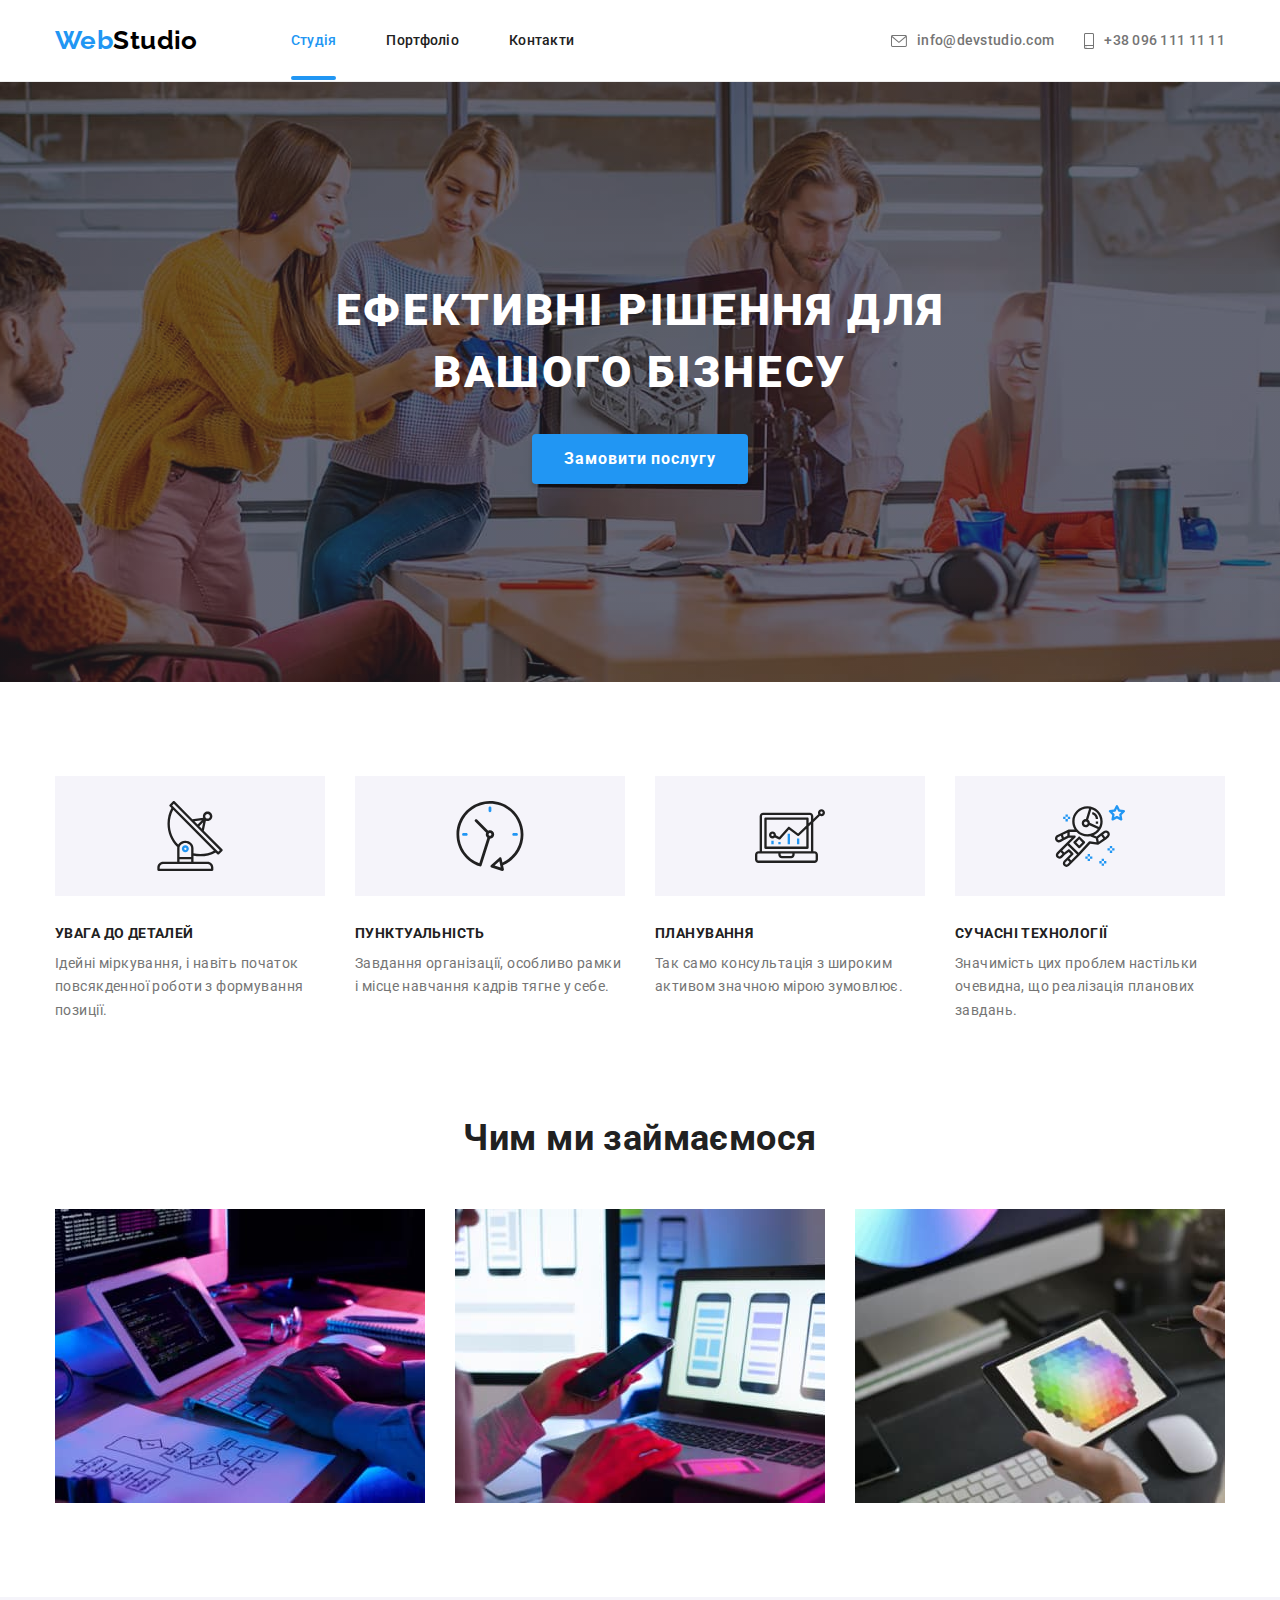
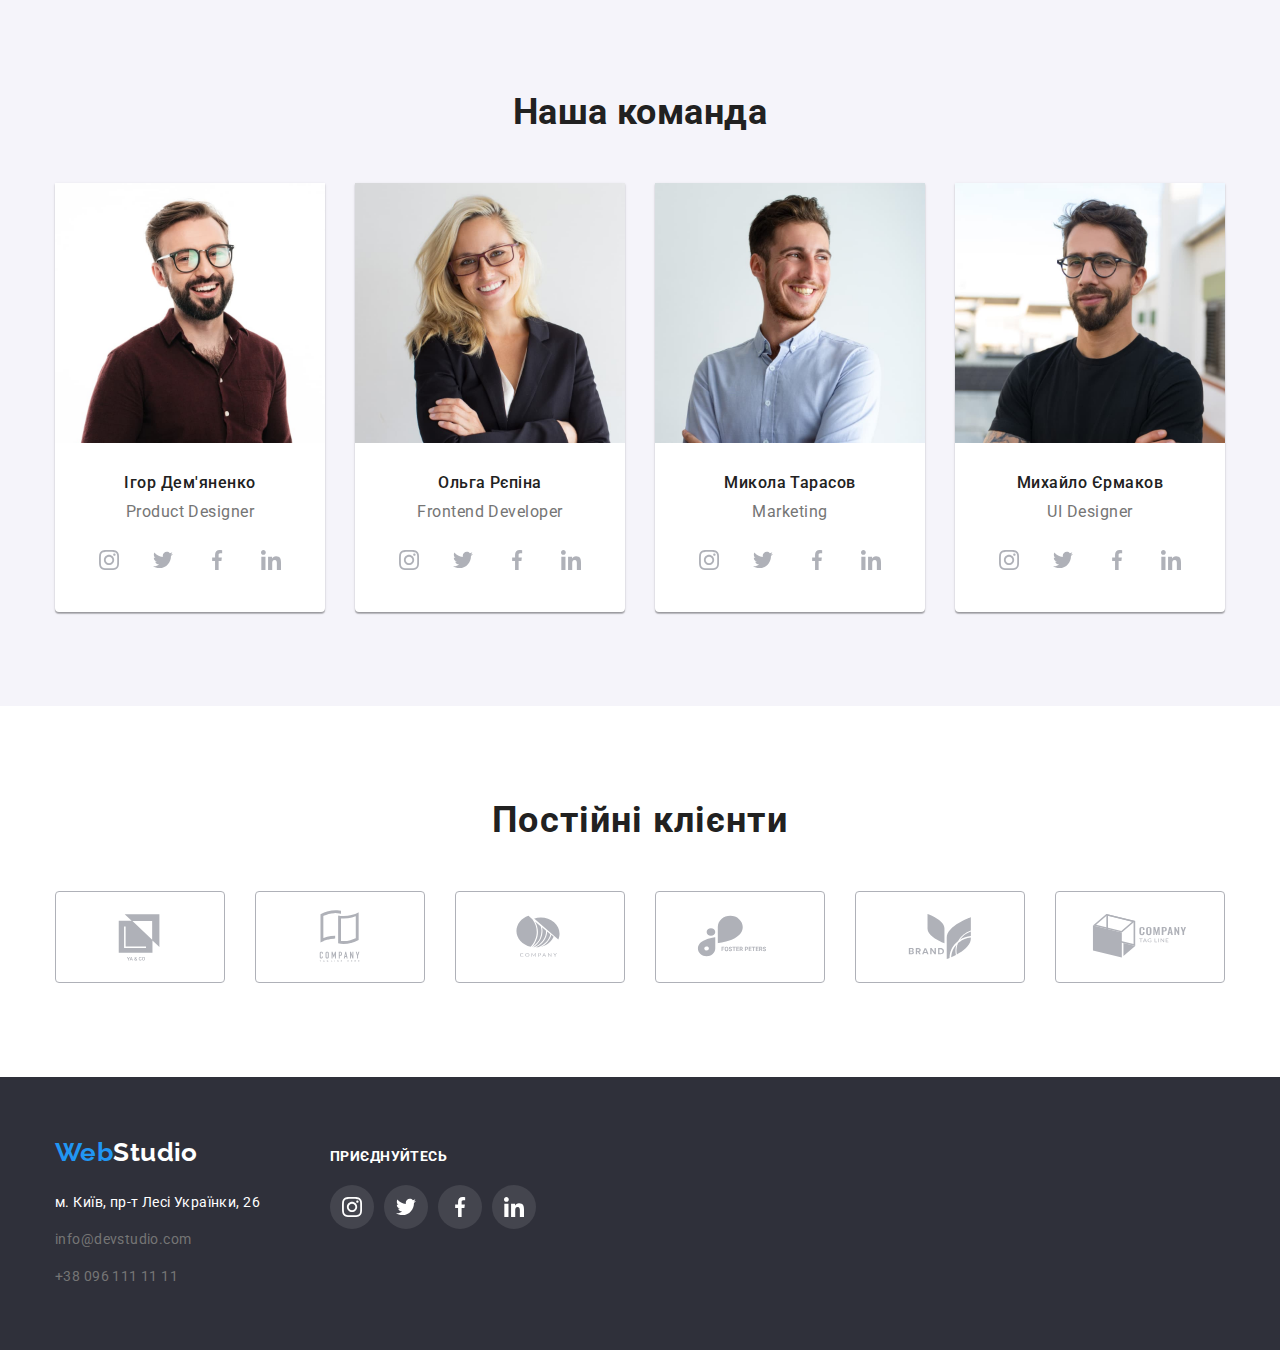
==== index.html @ ae08b649 "current page ::after" ====
<!DOCTYPE html>
<html lang="uk">
  <head>
    <meta charset="UTF-8" />
    <meta http-equiv="X-UA-Compatible" content="IE=edge" />
    <meta name="viewport" content="width=device-width, initial-scale=1.0" />
    <link rel="preconnect" href="https://fonts.googleapis.com" />
    <link rel="preconnect" href="https://fonts.gstatic.com" crossorigin />
    <link
      href="https://fonts.googleapis.com/css2?family=Raleway:wght@700&family=Roboto:wght@100;400;500;700;900&display=swap"
      rel="stylesheet"
    />
    <title>WebStudio</title>
    <link
      rel="stylesheet"
      href="https://cdn.jsdelivr.net/npm/modern-normalize@1.1.0/modern-normalize.min.css"
    />
    <link rel="stylesheet" href="./css/styles.css" />
  </head>
  <body>
    <header class="page-header">
      <div class="container page-header-container">
        <nav class="page-navigation">
          <a class="header-logo" href="./index.html"
            ><span class="header-logo-web">Web</span>Studio</a
          >
          <ul class="navigation link">
            <li class="navigation-item">
              <a class="link curent" href="./index.html">Студія</a>
            </li>
            <li class="navigation-item">
              <a class="link" href="./portfolio.html">Портфоліо</a>
            </li>
            <li class="navigation-item">
              <a class="link" href="Контакты">Контакти</a>
            </li>
          </ul>
        </nav>
        <ul class="mail-phone-list">
          <li>
            <a class="contact-nav" href="mailto:info@devstudio.com">
              <svg class="nav-contact-icon" width="16px" height="12px">
                <use href="./images/icons.svg#icon-envelope "></use>
              </svg>
              info@devstudio.com</a
            >
          </li>
          <li>
            <a class="contact-nav" href="tel:+380961111111">
              <svg class="nav-contact-icon" width="10" height="16">
                <use href="./images/icons.svg#icon-smartphone"></use>
              </svg>
              +38 096 111 11 11</a
            >
          </li>
        </ul>
      </div>
    </header>

    <main>
      <section class="solution">
        <div class="container solution-container">
          <h1 class="solution-title">Ефективні рішення для вашого бізнесу</h1>
          <button class="odrder-button solution-order-button" type="button">
            Замовити послугу
          </button>
        </div>
      </section>

      <section class="specifics">
        <div class="container">
          <h2 hidden>Особливості</h2>
          <ul class="specifics-list">
            <li class="specifics-list-card">
              <div class="specifics-list-icon-bg">
                <svg class="specifics-list-icon" width="70" height="70">
                  <use href="./images/icons.svg#icon-antenna"></use>
                </svg>
              </div>
              <h3 class="specifics-title">УВАГА ДО ДЕТАЛЕЙ</h3>
              <p>
                Ідейні міркування, і навіть початок повсякденної роботи з
                формування позиції.
              </p>
            </li>
            <li class="specifics-list-card">
              <div class="specifics-list-icon-bg">
                <svg class="specifics-list-icon" width="70" height="70">
                  <use href="./images/icons.svg#icon-clock"></use>
                </svg>
              </div>
              <h3 class="specifics-title">ПУНКТУАЛЬНІСТЬ</h3>
              <p>
                Завдання організації, особливо рамки і місце навчання кадрів
                тягне у себе.
              </p>
            </li>
            <li class="specifics-list-card">
              <div class="specifics-list-icon-bg">
                <svg class="specifics-list-icon" width="70" height="70">
                  <use href="./images/icons.svg#icon-diagram"></use>
                </svg>
              </div>
              <h3 class="specifics-title">ПЛАНУВАННЯ</h3>
              <p>
                Так само консультація з широким активом значною мірою зумовлює.
              </p>
            </li>
            <li class="specifics-list-card">
              <div class="specifics-list-icon-bg">
                <svg class="specifics-list-icon" width="70" height="70">
                  <use href="./images/icons.svg#icon-astronaut"></use>
                </svg>
              </div>
              <h3 class="specifics-title">СУЧАСНІ ТЕХНОЛОГІЇ</h3>
              <p>
                Значимість цих проблем настільки очевидна, що реалізація
                планових завдань.
              </p>
            </li>
          </ul>
        </div>
      </section>

      <section class="services">
        <div class="container services-container">
          <h2 class="title-section title-section-service">Чим ми займаємося</h2>
          <ul class="services-list">
            <li class="services-list-card">
              <img src="./images/cod.jpg" alt="программирование" width="370" />
            </li>
            <li class="services-list-card">
              <img src="./images/test.jpg" alt="тестирование" width="370" />
            </li>
            <li class="services-list-card">
              <img src="./images/design.jpg" alt="дизайн" width="370" />
            </li>
          </ul>
        </div>
      </section>

      <section class="team">
        <div class="container">
          <h2 class="title-section team-section-title">Наша команда</h2>
          <ul class="team-list">
            <li class="team-list-card">
              <img
                src="./images/card1.jpg"
                alt="на фото дизайнер, Дем'яненко Ігор"
                width="270"
              />
              <div class="team-card-bottom">
                <h3 class="list-card-name">Ігор Дем'яненко</h3>
                <p class="team-card-job-title" lang="en">Product Designer</p>
                <ul class="social-list">
                  <li class="social-list-item">
                    <a href="" class="social-list-link">
                      <svg
                        aria-label="посилання на соц мережу інстаграм"
                        class="social-list-icon"
                      >
                        <use href="./images/icons.svg#icon-instagram"></use>
                      </svg>
                    </a>
                  </li>
                  <li class="social-list-item">
                    <a href="" class="social-list-link">
                      <svg
                        aria-label="посилання на соц мережу твіттер"
                        class="social-list-icon"
                      >
                        <use href="./images/icons.svg#icon-twitter"></use>
                      </svg>
                    </a>
                  </li>
                  <li class="social-list-item">
                    <a href="" class="social-list-link">
                      <svg
                        aria-label="посилання на соц мережу фейсбук"
                        class="social-list-icon"
                      >
                        <use href="./images/icons.svg#icon-facebook"></use>
                      </svg>
                    </a>
                  </li>
                  <li class="social-list-item">
                    <a href="" class="social-list-link">
                      <svg
                        aria-label="посилання на соц мережу лінкед-ін"
                        class="social-list-icon"
                      >
                        <use href="./images/icons.svg#icon-linkedin"></use>
                      </svg>
                    </a>
                  </li>
                </ul>
              </div>
            </li>
            <li class="team-list-card">
              <img
                src="./images/card2.jpg"
                alt="на фото розробник,Репіна Ольга"
                width="270"
              />
              <div class="team-card-bottom">
                <h3 class="list-card-name">Ольга Рєпіна</h3>
                <p class="team-card-job-title" lang="en">Frontend Developer</p>
                <ul class="social-list">
                  <li class="social-list-item">
                    <a href="" class="social-list-link">
                      <svg
                        aria-label="посилання на соц мережу інстаграм"
                        class="social-list-icon"
                      >
                        <use href="./images/icons.svg#icon-instagram"></use>
                      </svg>
                    </a>
                  </li>
                  <li class="social-list-item">
                    <a href="" class="social-list-link">
                      <svg
                        aria-label="посилання на соц мережу твіттер"
                        class="social-list-icon"
                      >
                        <use href="./images/icons.svg#icon-twitter"></use>
                      </svg>
                    </a>
                  </li>
                  <li class="social-list-item">
                    <a href="" class="social-list-link">
                      <svg
                        aria-label="посилання на соц мережу фейсбук"
                        class="social-list-icon"
                      >
                        <use href="./images/icons.svg#icon-facebook"></use>
                      </svg>
                    </a>
                  </li>
                  <li class="social-list-item">
                    <a href="" class="social-list-link">
                      <svg
                        aria-label="посилання на соц мережу лінкед-ін"
                        class="social-list-icon"
                      >
                        <use href="./images/icons.svg#icon-linkedin"></use>
                      </svg>
                    </a>
                  </li>
                </ul>
              </div>
            </li>
            <li class="team-list-card">
              <img
                src="./images/card3.jpg"
                alt="на фото Тарасов Микола,відділ маркетингу"
                width="270"
              />
              <div class="team-card-bottom">
                <h3 class="list-card-name">Микола Тарасов</h3>
                <p class="team-card-job-title" lang="en">Marketing</p>
                <ul class="social-list">
                  <li class="social-list-item">
                    <a href="" class="social-list-link">
                      <svg
                        aria-label="посилання на соц мережу інстаграм"
                        class="social-list-icon"
                      >
                        <use href="./images/icons.svg#icon-instagram"></use>
                      </svg>
                    </a>
                  </li>
                  <li class="social-list-item">
                    <a href="" class="social-list-link">
                      <svg
                        aria-label="посилання на соц мережу твіттер"
                        class="social-list-icon"
                      >
                        <use href="./images/icons.svg#icon-twitter"></use>
                      </svg>
                    </a>
                  </li>
                  <li class="social-list-item">
                    <a href="" class="social-list-link">
                      <svg
                        aria-label="посилання на соц мережу фейсбук"
                        class="social-list-icon"
                      >
                        <use href="./images/icons.svg#icon-facebook"></use>
                      </svg>
                    </a>
                  </li>
                  <li class="social-list-item">
                    <a href="" class="social-list-link">
                      <svg
                        aria-label="посилання на соц мережу лінкед-ін"
                        class="social-list-icon"
                      >
                        <use href="./images/icons.svg#icon-linkedin"></use>
                      </svg>
                    </a>
                  </li>
                </ul>
              </div>
            </li>
            <li class="team-list-card">
              <img
                src="./images/card4.jpg"
                alt="на фото Єрмаков Михайло, дизайнер"
                width="270"
              />
              <div class="team-card-bottom">
                <h3 class="list-card-name">Михайло Єрмаков</h3>
                <p class="team-card-job-title" lang="en">UI Designer</p>
                <ul class="social-list">
                  <li class="social-list-item">
                    <a href="" class="social-list-link">
                      <svg
                        aria-label="посилання на соц мережу інстаграм"
                        class="social-list-icon"
                      >
                        <use href="./images/icons.svg#icon-instagram"></use>
                      </svg>
                    </a>
                  </li>
                  <li class="social-list-item">
                    <a href="" class="social-list-link">
                      <svg
                        aria-label="посилання на соц мережу твіттер"
                        class="social-list-icon"
                      >
                        <use href="./images/icons.svg#icon-twitter"></use>
                      </svg>
                    </a>
                  </li>
                  <li class="social-list-item">
                    <a href="" class="social-list-link">
                      <svg
                        aria-label="посилання на соц мережу фейсбук"
                        class="social-list-icon"
                      >
                        <use href="./images/icons.svg#icon-facebook"></use>
                      </svg>
                    </a>
                  </li>
                  <li class="social-list-item">
                    <a href="" class="social-list-link">
                      <svg
                        aria-label="посилання на соц мережу лінкед-ін"
                        class="social-list-icon"
                      >
                        <use href="./images/icons.svg#icon-linkedin"></use>
                      </svg>
                    </a>
                  </li>
                </ul>
              </div>
            </li>
          </ul>
        </div>
      </section>

      <section class="clients">
        <div class="container">
          <h3 class="clients-title">Постійні клієнти</h3>
          <ul class="clients-list">
            <li class="clients-list-item">
              <a href="" class="cleints-list-link">
                <svg class="clients-list-logo">
                  <use href="./images/icons.svg#icon-company"></use>
                </svg>
              </a>
            </li>
            <li class="clients-list-item">
              <a href="" class="cleints-list-link">
                <svg class="clients-list-logo">
                  <use href="./images/icons.svg#icon-company-one"></use>
                </svg>
              </a>
            </li>
            <li class="clients-list-item">
              <a href="" class="cleints-list-link">
                <svg class="clients-list-logo">
                  <use href="./images/icons.svg#icon-company-two"></use>
                </svg>
              </a>
            </li>
            <li class="clients-list-item">
              <a href="" class="cleints-list-link">
                <svg class="clients-list-logo">
                  <use href="./images/icons.svg#icon-company-thre"></use>
                </svg>
              </a>
            </li>
            <li class="clients-list-item">
              <a href="" class="cleints-list-link">
                <svg class="clients-list-logo">
                  <use href="./images/icons.svg#icon-company-four"></use>
                </svg>
              </a>
            </li>
            <li class="clients-list-item">
              <a href="" class="cleints-list-link">
                <svg class="clients-list-logo">
                  <use href="./images/icons.svg#icon-company-five"></use>
                </svg>
              </a>
            </li>
          </ul>
        </div>
      </section>
    </main>

    <footer class="page-footer">
      <div class="container footer-container">
        <div class="page-footer-container">
          <a class="footer-logo" href="./index.html"
            ><span class="footer-logo-web">Web</span>Studio</a
          >
          <address class="bottom-addres">
            <p class="link-address">
              <a
                href="https://goo.gl/maps/CPtrU1FHBa2aNyZL9"
                target="_blank"
                rel="noopener noreferrer nofollow"
                >м. Київ, пр-т Лесі Українки, 26</a
              >
            </p>
            <ul class="bottom-contacts">
              <li class="bottom-contacts-item">
                <a href="mailto:info@devstudio.com">info@devstudio.com</a>
              </li>
              <li class="bottom-contacts-item">
                <a href="tel:+380961111111">+38 096 111 11 11</a>
              </li>
            </ul>
          </address>
        </div>

        <div class="footer-social">
          <p class="footer-social-title">приєднуйтесь</p>
          <ul class="footer-social-list">
            <li class="footer-social-list-item">
              <a href="" class="footer-social-list-link">
                <svg class="footer-social-list-icon">
                  <use href="./images/icons.svg#icon-instagram"></use>
                </svg>
              </a>
            </li>
            <li class="footer-social-list-item">
              <a href="" class="footer-social-list-link">
                <svg class="footer-social-list-icon">
                  <use href="./images/icons.svg#icon-twitter"></use>
                </svg>
              </a>
            </li>
            <li class="footer-social-list-item">
              <a href="" class="footer-social-list-link">
                <svg class="footer-social-list-icon">
                  <use href="./images/icons.svg#icon-facebook"></use>
                </svg>
              </a>
            </li>
            <li class="footer-social-list-item">
              <a href="" class="footer-social-list-link">
                <svg class="footer-social-list-icon">
                  <use href="./images/icons.svg#icon-linkedin"></use>
                </svg>
              </a>
            </li>
          </ul>
        </div>
      </div>
    </footer>
  </body>
</html>
---- css/styles.css ----
/* =========PRIMARY COLORS========= */
:root {
  --primary-text-color: #757575;
  --title-text-color: #212121;
  --accent-color: #2196f3;
  --primary-white-color: #ffffff;
  --black-logo-color: #000000;
  --btn-filter-background-color: #f5f4fa;
  --solution-section-color: #2f303a;
  --background-color: #f5f4fa;
  --portfolio-nav-border-color: #ececec;
  --hero-bg-color: #c4c4c4;
  --social-lincs-color: #afb1b8;
}
/* =========/PRIMARY COLORS========= */

/* =========BODY========= */
body {
  color: var(--primary-white-color);
  font-family: "Roboto", sans-serif;
  font-size: 14px;
  letter-spacing: 0.03em;
}
/* =========/BODY========= */

h1,
h2,
h3,
h4,
p {
  margin-top: 0;
  margin-bottom: 0;
}

ul,
ol {
  margin-top: 0;
  margin-bottom: 0;
  padding-left: 0;
}

.container {
  width: 1200px;
  margin-left: auto;
  margin-right: auto;
  padding-left: 15px;
  padding-right: 15px;
}

.link {
  text-decoration: none;
}

img {
  display: block;
  max-width: 100%;
  height: auto;
}

li {
  list-style-type: none;
}
/* ========= HEADER ========= */
.page-header {
  padding-top: 25px;
  padding-bottom: 25px;
  border-bottom: 1px solid var(--portfolio-nav-border-color);
}

.page-header-container {
  display: flex;
  align-items: center;
}

.page-navigation {
  display: flex;
  align-items: center;
}

.header-logo {
  margin-right: 93px;
}

.header-logo {
  font-family: "Raleway";
  font-weight: 700;
  font-size: 26px;
  line-height: 1.2;
  color: var(--black-logo-color);
  text-decoration: none;
}
.header-logo-web {
  color: var(--accent-color);
}
/* ========= / HEADER ========= */

/* ========= NAVIGATION ========= */

.navigation {
  display: flex;
  column-gap: 50px;
}

.navigation .link {
  font-weight: 500;
  line-height: 1.1;
  letter-spacing: 0.02em;
  color: var(--title-text-color);
  text-decoration: none;
}

.mail-phone-list {
  display: flex;
  align-items: center;
  column-gap: 30px;
  margin-left: auto;
}

.contact-nav {
  display: flex;
  align-items: center;
  font-weight: 500;
  font-size: 14px;
  line-height: 1.14;
  letter-spacing: 0.02em;
  text-decoration: none;
  color: var(--primary-text-color);
}
.contact-nav:focus,
.contact-nav:hover {
  color: var(--accent-color);
  fill: var(--accent-color);
}

.nav-contact-icon {
  margin-right: 10px;
  fill: currentColor;
}

.navigation .link:focus,
.navigation .link:hover {
  color: var(--accent-color);
}
.curent {
  position: relative;
}

.curent::after {
  position: absolute;
  content: "";
  bottom: -32px; /* -по макету отступ вниз 32px */

  display: block;
  width: 100%;
  height: 4px;

  background: var(--accent-color);
  border-radius: 2px;
}

.navigation .link.curent {
  color: var(--accent-color);
}
/* ========= /HEADER ========= */

/* ========= SOLUTION ========= */

.solution {
  display: flex;
  max-width: 1600px;
  min-height: 600px;
  margin-left: auto;
  margin-right: auto;
  background-color: var(--hero-bg-color);
  background-image: linear-gradient(
      rgba(47, 48, 58, 0.4),
      rgba(47, 48, 58, 0.4)
    ),
    url(../images/hero/bg.jpg);
  background-size: auto auto;
  background-repeat: no-repeat;
  background-position: 50% 50%;
}
.solution-container {
  display: flex;
  flex-direction: column;
  justify-content: center;
  align-items: center;
}
.solution-title {
  width: 696px;
}

.solution h1 {
  font-weight: 900;
  font-size: 44px;
  line-height: 1.4;
  letter-spacing: 0.06em;
  text-transform: uppercase;
  text-align: center;
  color: var(--primary-white-color);
}

.solution-order-button {
  margin-top: 30px;
}

.odrder-button {
  font-family: inherit;
  font-weight: 700;
  font-size: 16px;
  line-height: 1.9;
  letter-spacing: 0.06em;
  color: var(--primary-white-color);
  background: var(--accent-color);
  box-shadow: 0px 4px 4px rgba(0, 0, 0, 0.15);
  border-radius: 4px;
  cursor: pointer;
  text-align: center;
  padding-top: 10px;
  padding-right: 32px;
  padding-bottom: 10px;
  padding-left: 32px;
  border: none;
}

/* ========= / SOLUTION ========= */

/* ========= SPECIFICS ========= */
.specifics {
  padding-top: 94px;
  padding-bottom: 94px;
}

.specifics-container {
  display: flex;
}
.specifics-list {
  display: flex;
  column-gap: 30px;
}
.specifics-list-card {
  flex-basis: calc((100% - 90px) / 4);
}

.specifics-list-icon-bg {
  display: flex;
  align-items: center;
  justify-content: center;
  height: 120px;
  background-color: var(--background-color);
  margin-bottom: 30px;
}

.title-section {
  font-weight: 700;
  font-size: 36px;
  line-height: 1.17;
  color: var(--title-text-color);
}

.specifics h3 {
  font-weight: 700;
  font-size: 14px;
  line-height: 1.1;
  text-transform: uppercase;
  letter-spacing: 0.03em;
  color: var(--title-text-color);
  margin-bottom: 10px;
}
.specifics p {
  font-style: normal;
  line-height: 1.7;
  color: var(--primary-text-color);
}
/* ========= /SPECIFICS ========= */

/* =========  SERVICES ========= */

.services {
  padding-top: 0px;
  padding-bottom: 94px;
}
.title-section-service {
  text-align: center;
}
.services-list-card {
  flex-basis: calc((100% - 60px) / 3);
}

.services-list {
  display: flex;
  column-gap: 30px;
  margin-top: 50px;
}
/* ========= /SERVICES ========= */

/* ========= TEAM ========= */
.team {
  background-color: var(--background-color);
  padding-top: 94px;
  padding-bottom: 94px;
}

.team-section-title {
  text-align: center;
}
.team-list {
  display: flex;
  margin-top: 50px;
  column-gap: 30px;
}
.team-list-card {
  width: 270px;
  background: var(--primary-white-color);
  box-shadow: 0px 1px 3px rgba(0, 0, 0, 0.12), 0px 1px 1px rgba(0, 0, 0, 0.14),
    0px 2px 1px rgba(0, 0, 0, 0.2);
  border-radius: 0px 0px 4px 4px;
}

.team-card-bottom {
  padding-top: 30px;
  padding-bottom: 30px;
}

.social-list {
  display: flex;
  justify-content: center;
  column-gap: 10px;
  margin-top: 16px;
}

.social-list-link {
  display: flex;
  align-items: center;
  justify-content: center;
  width: 44px;
  height: 44px;
  border-radius: 50%;
  background-color: var(--primary-white-color);
}

.social-list-link:hover,
.social-list-link:focus {
  background-color: var(--accent-color);
}

.social-list-link:hover .social-list-icon,
.social-list-link:focus .social-list-icon {
  fill: var(--primary-white-color);
}

.social-list-icon {
  width: 20px;
  height: 20px;
  fill: var(--social-lincs-color);
}

.team h3 {
  font-weight: 500;
  font-size: 16px;
  line-height: 1.2;
  color: var(--title-text-color);
  text-align: center;
  letter-spacing: 0.03em;
}

.team p {
  font-weight: 400;
  font-size: 16px;
  line-height: 1.2;
  color: var(--primary-text-color);
  text-align: center;
  letter-spacing: 0.03em;
  margin-top: 10px;
}
/* ========= /TEAM ========= */

/* ========= CLIENTS ========= */

.clients {
  padding-top: 94px;
  padding-bottom: 94px;
}

.clients-title {
  font-weight: 700;
  font-size: 36px;
  line-height: 1.16;
  text-align: center;
  letter-spacing: 0.03em;
  color: var(--title-text-color);
  margin-bottom: 50px;
}

.clients-list {
  display: flex;
  column-gap: 30px;
}

.cleints-list-link {
  display: flex;
  align-items: center;
  justify-content: center;
  width: 170px;
  height: 92px;
  border: 1px solid var(--social-lincs-color);
  border-radius: 4px;
}
.clients-list-logo {
  width: 106px;
  height: 60px;
  fill: var(--social-lincs-color);
}

.cleints-list-link:hover .clients-list-logo,
.cleints-list-link:focus .clients-list-logo {
  fill: var(--accent-color);
}
.cleints-list-link:hover,
.cleints-list-link:focus {
  border-color: var(--accent-color);
}

/* ========= /CLIENTS ========= */

/* ========= FOOTER ========= */
.page-footer {
  background-color: var(--solution-section-color);
  padding-top: 60px;
  padding-bottom: 60px;
}
.footer-container {
  display: flex;
  align-items: baseline;
}
.page-footer-container {
  display: flex;
  flex-direction: column;
  margin-right: 70px;
}
.link-address a {
  font-style: normal;
  font-family: "Roboto";
  line-height: 2;
  color: var(--primary-white-color);
  text-decoration: none;
  margin-bottom: 9px;
}
.link-address a:hover,
.link-address a:focus {
  color: var(--accent-color);
}

.bottom-contacts-item {
  margin-top: 9px;
}

.bottom-contacts a {
  font-family: "Roboto";
  line-height: 2;
  color: var(--primary-text-color);
  text-decoration: none;
  font-style: normal;
}
.bottom-contacts a:focus,
.bottom-contacts a:hover {
  color: var(--accent-color);
}

.footer-logo {
  font-family: "Raleway";
  font-weight: 700;
  font-size: 26px;
  line-height: 1.2;
  color: var(--primary-white-color);
  text-decoration: none;
  margin-bottom: 20px;
  display: block;
}
.footer-logo-web {
  color: var(--accent-color);
}

/* ----FOOTER SOCIAL------- */

.footer-social {
  display: flex;
  flex-direction: column;
}

.footer-social-title {
  font-weight: 700;
  font-size: 14px;
  line-height: 1.14;
  text-transform: uppercase;
  color: var(--primary-white-color);
  margin-bottom: 20px;
}

.footer-social-list {
  display: flex;
  column-gap: 10px;
}
.footer-social-list-link {
  display: flex;
  align-items: center;
  justify-content: center;
  column-gap: 10px;
  width: 44px;
  height: 44px;
  border-radius: 50%;
  background-color: rgba(255, 255, 255, 0.1);
}

.footer-social-list-link:hover {
  background-color: var(--accent-color);
}

.footer-social-list-icon {
  width: 20px;
  height: 20px;
  fill: var(--primary-white-color);
}

/* ========= /FOOTER ========= */

/* ==================================== / INDEX HTML========================= */

/* ====================================== PORTFOLIO HTML ==================== */
.portfolio-header {
  border-bottom: 1px solid var(--portfolio-nav-border-color);
}
/* ========= PROJECTS ========= */
.projects {
  padding-top: 94px;
  padding-bottom: 94px;
}
.filters-container {
  display: flex;
  column-gap: 8px;
  justify-content: center;
}

.filters button {
  font-weight: 500;
  font-size: 16px;
  line-height: 1.6;
  letter-spacing: 0.03em;
  text-align: center;
  color: var(--title-text-color);
  background: var(--btn-filter-background-color);
  cursor: pointer;
  background: #f5f4fa;
  border-radius: 4px;
  border: none;
  padding-top: 6px;
  padding-bottom: 6px;
  padding-left: 22px;
  padding-right: 22px;
}
.filters button:hover,
.filters button:focus {
  background-color: var(--accent-color);
  color: var(--primary-white-color);
  box-shadow: 0px 3px 1px rgba(0, 0, 0, 0.1), 0px 1px 2px rgba(0, 0, 0, 0.08),
    0px 2px 2px rgba(0, 0, 0, 0.12);
  border-radius: 4px;
}

/* ========= GALERY ========= */

.gallery {
  display: flex;
  gap: 30px;
  flex-wrap: wrap;
  margin-top: 50px;
}

.gallery-card {
  width: 370px;
  background: var(--primary-white-color);
}

.gallery-card-link {
  display: block;
  text-decoration: none;
}

.gallery-card-link:hover,
.gallery-card-link:focus {
  box-shadow: 0px 1px 1px rgba(0, 0, 0, 0.12), 0px 4px 4px rgba(0, 0, 0, 0.06),
    1px 4px 6px rgba(0, 0, 0, 0.16);
}

.gallery-card-bottom {
  padding-top: 20px;
  padding-right: 24px;
  padding-bottom: 20px;
  padding-left: 24px;
  border: 1px solid #eeeeee;
  border-top: none;
}

.gallery h2 {
  font-weight: 700;
  font-size: 18px;
  line-height: 2;
  letter-spacing: 0.06em;
  color: var(--title-text-color);
}
.gallery p {
  font-size: 16px;
  line-height: 1.9;
  color: var(--primary-text-color);
  margin-top: 4px;
}
/* ========= /GALERY ========= */

/* ========= / PORTFOLIO HTML========= */
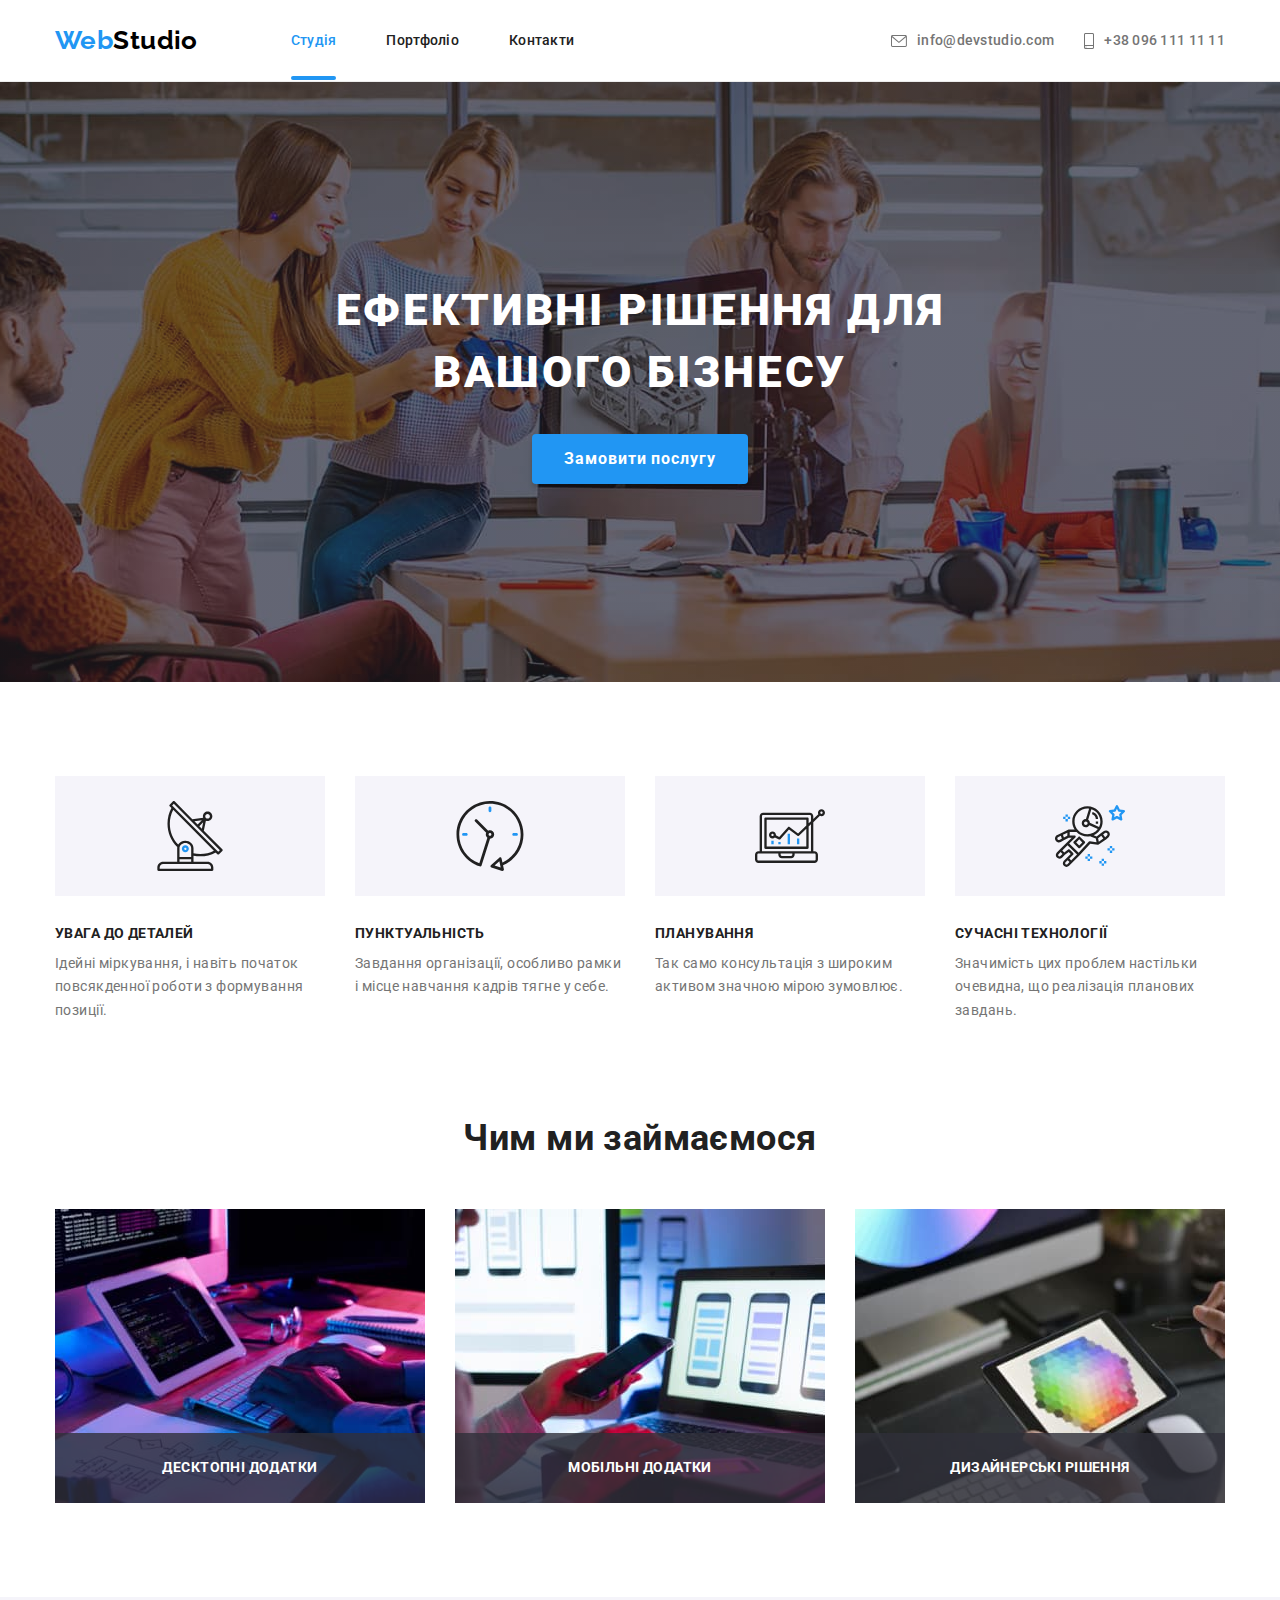
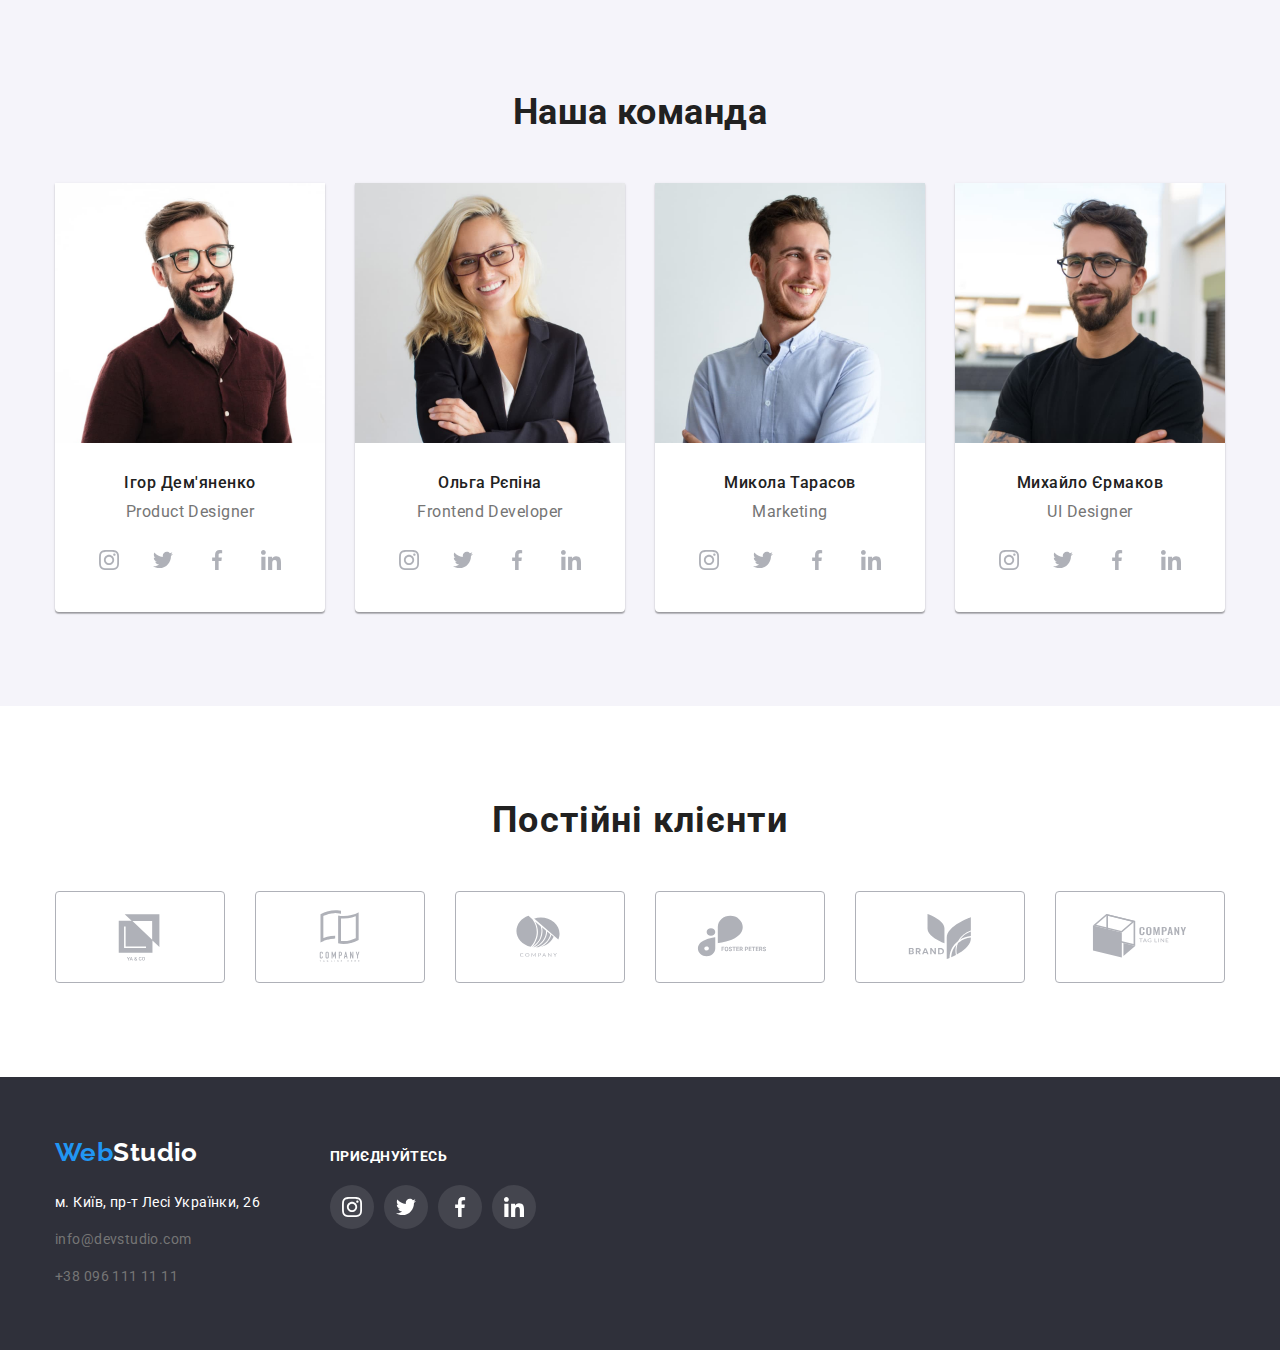
==== commit eac87db1: "разметка и оформление модального окна" ====
--- a/index.html
+++ b/index.html
@@ -61,7 +61,11 @@
       <section class="solution">
         <div class="container solution-container">
           <h1 class="solution-title">Ефективні рішення для вашого бізнесу</h1>
-          <button class="odrder-button solution-order-button" type="button">
+          <button
+            class="odrder-button solution-order-button"
+            type="button"
+            data-modal-open
+          >
             Замовити послугу
           </button>
         </div>
@@ -127,12 +131,21 @@
           <h2 class="title-section title-section-service">Чим ми займаємося</h2>
           <ul class="services-list">
             <li class="services-list-card">
+              <div class="list-card-overlay">
+                <p class="list-card-text">Десктопні додатки</p>
+              </div>
               <img src="./images/cod.jpg" alt="программирование" width="370" />
             </li>
             <li class="services-list-card">
+              <div class="list-card-overlay">
+                <p class="list-card-text">Мобільні додатки</p>
+              </div>
               <img src="./images/test.jpg" alt="тестирование" width="370" />
             </li>
             <li class="services-list-card">
+              <div class="list-card-overlay">
+                <p class="list-card-text">Дизайнерські рішення</p>
+              </div>
               <img src="./images/design.jpg" alt="дизайн" width="370" />
             </li>
           </ul>
@@ -471,5 +484,15 @@
         </div>
       </div>
     </footer>
+    <div class="backdrop is-hidden" data-modal>
+      <div class="modal">
+        <button class="modal-clas-btn" data-modal-close>
+          <svg class="modal-close-icon" width="18px" height="18px">
+            <use href="./images/icons.svg#icon-close"></use>
+          </svg>
+        </button>
+      </div>
+    </div>
+    <script src="./modal.js"></script>
   </body>
 </html>
--- a/css/styles.css
+++ b/css/styles.css
@@ -11,6 +11,7 @@
   --portfolio-nav-border-color: #ececec;
   --hero-bg-color: #c4c4c4;
   --social-lincs-color: #afb1b8;
+  --timing-effects: 250ms cubic-bezier(0.4, 0, 0.2, 1);
 }
 /* =========/PRIMARY COLORS========= */
 
@@ -109,6 +110,10 @@
   text-decoration: none;
 }
 
+.link {
+  transition: color var(--timing-effects);
+}
+
 .mail-phone-list {
   display: flex;
   align-items: center;
@@ -125,6 +130,7 @@
   letter-spacing: 0.02em;
   text-decoration: none;
   color: var(--primary-text-color);
+  transition: color var(--timing-effects);
 }
 .contact-nav:focus,
 .contact-nav:hover {
@@ -285,7 +291,27 @@
   text-align: center;
 }
 .services-list-card {
+  position: relative;
   flex-basis: calc((100% - 60px) / 3);
+}
+
+.list-card-overlay {
+  position: absolute;
+  bottom: 0;
+  padding-top: 27px;
+  padding-bottom: 27px;
+  width: 100%;
+  background: rgba(47, 48, 58, 0.8);
+}
+
+.list-card-text {
+  font-weight: 700;
+  font-size: 14px;
+  line-height: 1.14;
+  text-align: center;
+  letter-spacing: 0.03em;
+  text-transform: uppercase;
+  color: var(--primary-white-color);
 }
 
 .services-list {
@@ -338,6 +364,7 @@
   height: 44px;
   border-radius: 50%;
   background-color: var(--primary-white-color);
+  transition: background-color var(--timing-effects);
 }
 
 .social-list-link:hover,
@@ -354,6 +381,7 @@
   width: 20px;
   height: 20px;
   fill: var(--social-lincs-color);
+  transition: fill var(--timing-effects);
 }
 
 .team h3 {
@@ -406,11 +434,13 @@
   height: 92px;
   border: 1px solid var(--social-lincs-color);
   border-radius: 4px;
+  transition: color var(--timing-effects);
 }
 .clients-list-logo {
   width: 106px;
   height: 60px;
   fill: var(--social-lincs-color);
+  transition: fill var(--timing-effects);
 }
 
 .cleints-list-link:hover .clients-list-logo,
@@ -446,6 +476,7 @@
   color: var(--primary-white-color);
   text-decoration: none;
   margin-bottom: 9px;
+  transition: color var(--timing-effects);
 }
 .link-address a:hover,
 .link-address a:focus {
@@ -462,6 +493,7 @@
   color: var(--primary-text-color);
   text-decoration: none;
   font-style: normal;
+  transition: color var(--timing-effects);
 }
 .bottom-contacts a:focus,
 .bottom-contacts a:hover {
@@ -511,6 +543,7 @@
   height: 44px;
   border-radius: 50%;
   background-color: rgba(255, 255, 255, 0.1);
+  transition: background-color var(--timing-effects);
 }
 
 .footer-social-list-link:hover {
@@ -558,6 +591,9 @@
   padding-bottom: 6px;
   padding-left: 22px;
   padding-right: 22px;
+  transition: background var(--timing-effects);
+  transition: color var(--timing-effects);
+  transition: box-shadow var(--timing-effects);
 }
 .filters button:hover,
 .filters button:focus {
@@ -585,12 +621,18 @@
 .gallery-card-link {
   display: block;
   text-decoration: none;
+  transition: box-shadow var(--timing-effects);
 }
 
 .gallery-card-link:hover,
 .gallery-card-link:focus {
   box-shadow: 0px 1px 1px rgba(0, 0, 0, 0.12), 0px 4px 4px rgba(0, 0, 0, 0.06),
     1px 4px 6px rgba(0, 0, 0, 0.16);
+}
+
+.gallery-card-link:hover .overlay,
+.gallery-card-link:focus .overlay {
+  transform: translateY(0%);
 }
 
 .gallery-card-bottom {
@@ -609,12 +651,91 @@
   letter-spacing: 0.06em;
   color: var(--title-text-color);
 }
-.gallery p {
+.gallery-card-bottom-text {
   font-size: 16px;
   line-height: 1.9;
   color: var(--primary-text-color);
   margin-top: 4px;
 }
+
+.card-wrapper {
+  position: relative;
+  overflow: hidden;
+}
+
+.overlay {
+  position: absolute;
+  top: 0;
+  left: 0;
+  width: 100%;
+  height: 100%;
+  background: rgba(33, 150, 243, 0.9);
+  color: var(--primary-white-color);
+
+  padding-top: 63px;
+  padding-bottom: 63px;
+  padding-left: 24px;
+  padding-right: 24px;
+  line-height: 1.2;
+  overflow: auto;
+  transform: translateY(100%);
+  transition: transform var(--timing-effects);
+
+  font-weight: 400;
+  font-size: 18px;
+  line-height: 1.5;
+  letter-spacing: 0.03em;
+}
+
 /* ========= /GALERY ========= */
 
 /* ========= / PORTFOLIO HTML========= */
+
+.backdrop {
+  position: fixed;
+  top: 0;
+  left: 0;
+  z-index: 100;
+  width: 100%;
+  height: 100%;
+  background-color: rgba(0, 0, 0, 0.5);
+
+  opacity: 1;
+  scale: 1;
+  visibility: visible;
+  pointer-events: visible;
+
+  transition: opacity 500ms cubic-bezier(0, 0.46, 0.5, 0.35);
+  transition: scale 500ms cubic-bezier(0, 0.46, 0.5, 0.35);
+}
+
+.modal {
+  position: absolute;
+  top: 50%;
+  left: 50%;
+  transform: translate(-50%, -50%);
+  width: 528px;
+  height: 581px;
+  background-color: rgb(255, 255, 255);
+}
+
+.modal-clas-btn {
+  position: absolute;
+  top: 8px;
+  right: 8px;
+  display: flex;
+  align-items: center;
+  background-color: transparent;
+  widows: 30px;
+  height: 30px;
+  border-radius: 50%;
+  background: var(--primary-white-color);
+  border: 1px solid rgba(0, 0, 0, 0.1);
+}
+
+.backdrop.is-hidden {
+  opacity: 0;
+  scale: 0;
+  visibility: hidden;
+  pointer-events: none;
+}
